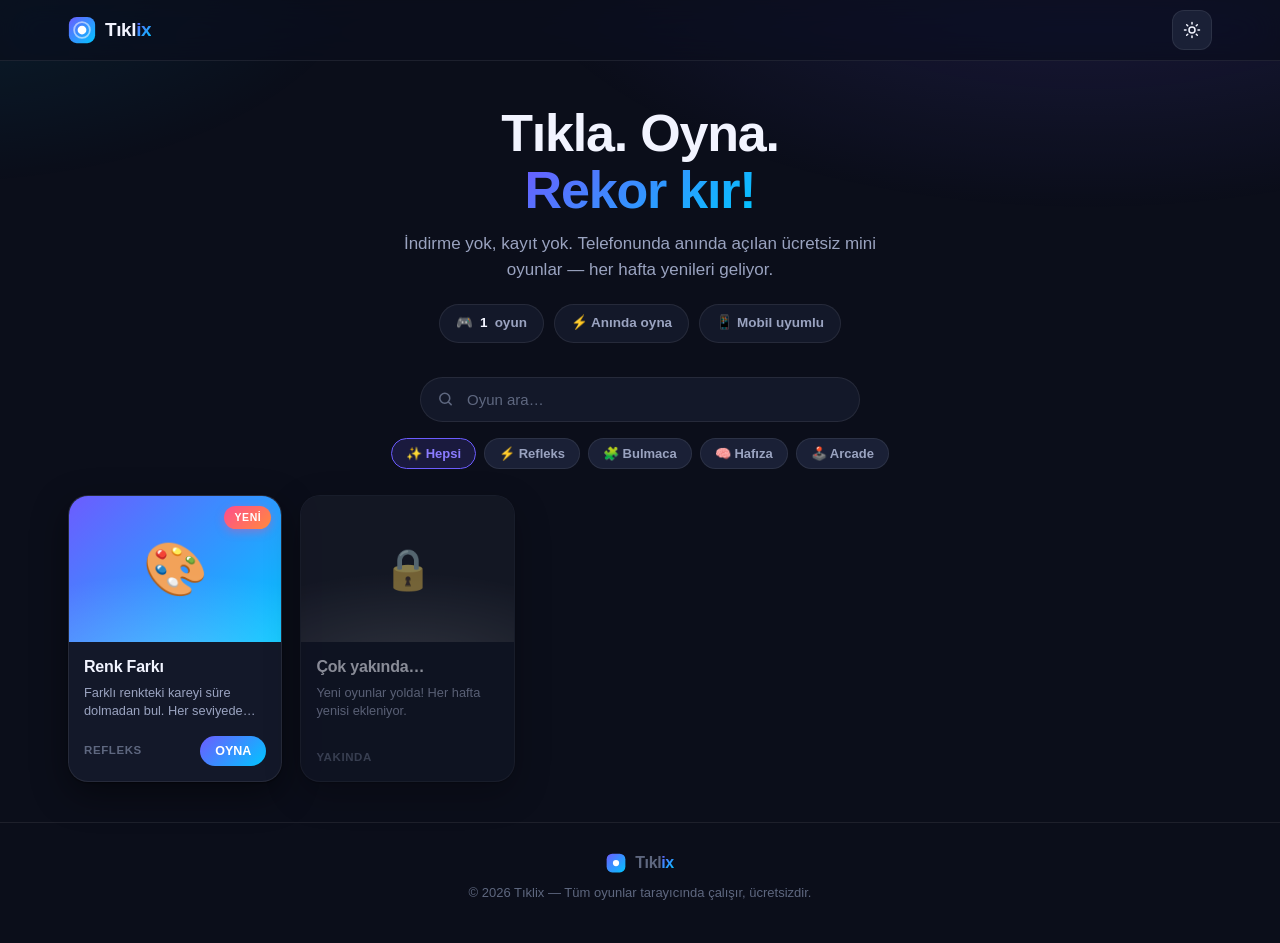
==== index.html @ bb548228 "Tıklix oyun portalını ve ilk oyun Renk Farkı'nı ekle - Ana sayfa: oyun ızgarası, kategori filtreleri" ====
<!DOCTYPE html>
<html lang="tr" data-theme="dark">
<head>
<meta charset="UTF-8">
<meta name="viewport" content="width=device-width, initial-scale=1, viewport-fit=cover">
<title>Tıklix — Ücretsiz Mobil Oyunlar: Tıkla, Oyna, Rekor Kır!</title>
<meta name="description" content="Tıklix'te onlarca ücretsiz mobil oyun: refleks, bulmaca, hafıza ve arcade. İndirme yok, kayıt yok — tıkla ve hemen oyna!">
<meta name="keywords" content="ücretsiz oyun, mobil oyun, tarayıcı oyunu, refleks oyunu, bulmaca, html5 oyun, tıklix">
<meta name="robots" content="index,follow">
<meta name="author" content="Tıklix">
<meta name="theme-color" content="#0B0E1A">
<meta name="apple-mobile-web-app-capable" content="yes">
<meta name="apple-mobile-web-app-title" content="Tıklix">
<meta name="mobile-web-app-capable" content="yes">
<link rel="canonical" href="https://tiklix.com/">
<!-- Open Graph -->
<meta property="og:type" content="website">
<meta property="og:site_name" content="Tıklix">
<meta property="og:title" content="Tıklix — Tıkla, Oyna, Rekor Kır!">
<meta property="og:description" content="Onlarca ücretsiz mobil oyun. İndirme yok, kayıt yok — hemen oyna!">
<meta property="og:url" content="https://tiklix.com/">
<meta property="og:locale" content="tr_TR">
<meta name="twitter:card" content="summary">
<link rel="manifest" href="manifest.webmanifest">
<link rel="icon" href="data:image/svg+xml,%3Csvg xmlns='http://www.w3.org/2000/svg' viewBox='0 0 32 32'%3E%3Cdefs%3E%3ClinearGradient id='g' x1='0' y1='0' x2='1' y2='1'%3E%3Cstop offset='0' stop-color='%236C5CFF'/%3E%3Cstop offset='1' stop-color='%2300C6FF'/%3E%3C/linearGradient%3E%3C/defs%3E%3Crect x='1' y='1' width='30' height='30' rx='9' fill='url(%23g)'/%3E%3Ccircle cx='16' cy='16' r='5' fill='white'/%3E%3Ccircle cx='16' cy='16' r='9' fill='none' stroke='white' stroke-width='2' opacity='.55'/%3E%3C/svg%3E">
<link rel="stylesheet" href="assets/theme.css">
<script type="application/ld+json">
{"@context":"https://schema.org","@type":"WebSite","name":"Tıklix","url":"https://tiklix.com/","description":"Ücretsiz mobil tarayıcı oyunları","inLanguage":"tr"}
</script>
<style>
/* --- Hero --- */
.hero{max-width:var(--maxw);margin:0 auto;padding:44px 18px 8px;text-align:center}
.hero h1{margin:0 0 12px;font-size:clamp(30px,6vw,52px);font-weight:800;letter-spacing:-1.2px;line-height:1.1}
.hero h1 b{background:var(--grad);-webkit-background-clip:text;background-clip:text;color:transparent}
.hero p{margin:0 auto;max-width:520px;color:var(--text-dim);font-size:clamp(15px,2.5vw,17px)}
.hero-stats{display:flex;justify-content:center;gap:10px;margin-top:22px;flex-wrap:wrap}
.stat{display:inline-flex;align-items:center;gap:7px;padding:8px 16px;border-radius:999px;
  background:var(--bg-elev);border:1px solid var(--hair);font-size:13.5px;font-weight:600;color:var(--text-dim)}
.stat b{color:var(--text)}

/* --- Kategoriler + arama --- */
.toolbar{max-width:var(--maxw);margin:0 auto;padding:26px 18px 4px;display:flex;flex-direction:column;gap:14px}
.search{position:relative;max-width:440px;width:100%;margin:0 auto}
.search input{width:100%;padding:13px 18px 13px 46px;border-radius:999px;border:1px solid var(--hair);
  background:var(--bg-elev);color:var(--text);font-size:15px;outline:none;transition:border-color .15s,box-shadow .15s}
.search input:focus{border-color:var(--accent);box-shadow:0 0 0 3px var(--accent-soft)}
.search input::placeholder{color:var(--text-faint)}
.search svg{position:absolute;left:17px;top:50%;transform:translateY(-50%);color:var(--text-faint);pointer-events:none}
.cats{display:flex;gap:8px;overflow-x:auto;padding:2px 2px 8px;scrollbar-width:none;justify-content:safe center}
.cats::-webkit-scrollbar{display:none}

/* --- Oyun ızgarası --- */
.grid{max-width:var(--maxw);margin:0 auto;padding:14px 18px 40px;display:grid;gap:16px;
  grid-template-columns:repeat(auto-fill,minmax(160px,1fr))}
@media(min-width:640px){.grid{grid-template-columns:repeat(auto-fill,minmax(210px,1fr));gap:18px}}
.game-card{position:relative;display:flex;flex-direction:column;border-radius:var(--r);overflow:hidden;
  background:var(--bg-elev);border:1px solid var(--hair);box-shadow:var(--shadow);
  transition:transform .18s,box-shadow .18s,border-color .18s;-webkit-tap-highlight-color:transparent}
.game-card:hover{transform:translateY(-4px);box-shadow:var(--shadow-lg);border-color:var(--hair-strong)}
.game-card:active{transform:scale(.97)}
.game-art{aspect-ratio:16/11;display:flex;align-items:center;justify-content:center;font-size:52px;position:relative}
.game-art::after{content:"";position:absolute;inset:0;background:radial-gradient(320px 140px at 50% 120%,rgba(255,255,255,.22),transparent 70%)}
.game-body{padding:13px 15px 15px;display:flex;flex-direction:column;gap:5px;flex:1}
.game-title{font-weight:800;font-size:16px;letter-spacing:-.2px}
.game-desc{font-size:12.8px;color:var(--text-dim);line-height:1.45;display:-webkit-box;
  -webkit-line-clamp:2;-webkit-box-orient:vertical;overflow:hidden}
.game-meta{margin-top:auto;padding-top:10px;display:flex;align-items:center;justify-content:space-between}
.game-cat{font-size:11.5px;font-weight:700;text-transform:uppercase;letter-spacing:.6px;color:var(--text-faint)}
.play-pill{font-size:12.5px;font-weight:800;color:#fff;background:var(--grad);padding:6px 15px;border-radius:999px}
.badge-new{position:absolute;top:10px;right:10px;z-index:1;font-size:10.5px;font-weight:800;letter-spacing:.6px;
  background:var(--grad-hot);color:#fff;padding:4px 10px;border-radius:999px;box-shadow:0 3px 10px rgba(255,77,141,.4)}
.soon-card{opacity:.55;pointer-events:none}
.soon-card .game-art{background:var(--bg-sunken);font-size:40px;filter:grayscale(.4)}
.empty{grid-column:1/-1;text-align:center;padding:60px 20px;color:var(--text-dim)}
.empty span{font-size:44px;display:block;margin-bottom:12px}

/* --- Footer --- */
footer{border-top:1px solid var(--hair);padding:28px 18px 40px;text-align:center;color:var(--text-faint);font-size:13px}
footer .logo{justify-content:center;margin-bottom:8px;font-size:16px}
</style>
</head>
<body>

<header class="bar">
  <div class="bar-in">
    <a class="logo" href="./" aria-label="Tıklix ana sayfa">
      <svg width="28" height="28" viewBox="0 0 32 32" aria-hidden="true">
        <defs><linearGradient id="lg" x1="0" y1="0" x2="1" y2="1">
          <stop offset="0" stop-color="#6C5CFF"/><stop offset="1" stop-color="#00C6FF"/>
        </linearGradient></defs>
        <rect x="1" y="1" width="30" height="30" rx="9" fill="url(#lg)"/>
        <circle cx="16" cy="16" r="5" fill="#fff"/>
        <circle cx="16" cy="16" r="9" fill="none" stroke="#fff" stroke-width="2" opacity=".55"/>
      </svg>
      <span>Tıkl<b>ix</b></span>
    </a>
    <div style="flex:1"></div>
    <button class="icon-btn" id="themeBtn" aria-label="Tema değiştir" title="Tema değiştir">
      <svg id="themeIcon" width="18" height="18" viewBox="0 0 24 24" fill="none" stroke="currentColor" stroke-width="2" stroke-linecap="round"><circle cx="12" cy="12" r="4"/><path d="M12 2v2m0 16v2M4.9 4.9l1.4 1.4m11.4 11.4 1.4 1.4M2 12h2m16 0h2M4.9 19.1l1.4-1.4M17.7 6.3l1.4-1.4"/></svg>
    </button>
  </div>
</header>

<section class="hero">
  <h1>Tıkla. Oyna.<br><b>Rekor kır!</b></h1>
  <p>İndirme yok, kayıt yok. Telefonunda anında açılan ücretsiz mini oyunlar — her hafta yenileri geliyor.</p>
  <div class="hero-stats">
    <span class="stat">🎮 <b id="gameCount">1</b> oyun</span>
    <span class="stat">⚡ Anında oyna</span>
    <span class="stat">📱 Mobil uyumlu</span>
  </div>
</section>

<div class="toolbar">
  <div class="search">
    <svg width="17" height="17" viewBox="0 0 24 24" fill="none" stroke="currentColor" stroke-width="2.2" stroke-linecap="round"><circle cx="11" cy="11" r="7"/><path d="m20 20-3.5-3.5"/></svg>
    <input id="searchInput" type="search" placeholder="Oyun ara…" autocomplete="off">
  </div>
  <div class="cats" id="cats" role="tablist" aria-label="Kategoriler"></div>
</div>

<main class="grid" id="grid" aria-live="polite"></main>

<footer>
  <div class="logo">
    <svg width="20" height="20" viewBox="0 0 32 32" aria-hidden="true">
      <rect x="1" y="1" width="30" height="30" rx="9" fill="url(#lg)"/>
      <circle cx="16" cy="16" r="5" fill="#fff"/>
    </svg>
    <span>Tıkl<b>ix</b></span>
  </div>
  <div>© <span id="year"></span> Tıklix — Tüm oyunlar tarayıcında çalışır, ücretsizdir.</div>
</footer>

<script src="games/data.js"></script>
<script>
(function(){
  "use strict";
  var GAMES = window.TIKLIX_GAMES || [];
  var CATS = window.TIKLIX_CATEGORIES || [];
  var state = { cat: "hepsi", q: "" };

  /* --- Tema --- */
  var root = document.documentElement;
  var saved = null;
  try { saved = localStorage.getItem("tiklix-theme"); } catch(e){}
  if (saved) root.setAttribute("data-theme", saved);
  document.getElementById("themeBtn").addEventListener("click", function(){
    var next = root.getAttribute("data-theme") === "dark" ? "light" : "dark";
    root.setAttribute("data-theme", next);
    try { localStorage.setItem("tiklix-theme", next); } catch(e){}
  });

  /* --- Kategoriler --- */
  var catsEl = document.getElementById("cats");
  CATS.forEach(function(c){
    var b = document.createElement("button");
    b.className = "chip" + (c.id === state.cat ? " on" : "");
    b.setAttribute("role","tab");
    b.dataset.cat = c.id;
    b.textContent = c.emoji + " " + c.label;
    b.addEventListener("click", function(){
      state.cat = c.id;
      catsEl.querySelectorAll(".chip").forEach(function(x){ x.classList.toggle("on", x.dataset.cat === c.id); });
      render();
    });
    catsEl.appendChild(b);
  });

  /* --- Arama --- */
  document.getElementById("searchInput").addEventListener("input", function(e){
    state.q = e.target.value.trim().toLocaleLowerCase("tr");
    render();
  });

  /* --- Izgara --- */
  var grid = document.getElementById("grid");
  function render(){
    var list = GAMES.filter(function(g){
      if (state.cat !== "hepsi" && g.category !== state.cat) return false;
      if (state.q && (g.title + " " + g.desc).toLocaleLowerCase("tr").indexOf(state.q) === -1) return false;
      return true;
    });
    grid.innerHTML = "";
    list.forEach(function(g){
      var a = document.createElement("a");
      a.className = "game-card";
      a.href = "games/" + g.id + "/";
      a.innerHTML =
        (g.isNew ? '<span class="badge-new">YENİ</span>' : "") +
        '<div class="game-art" style="background:' + g.gradient + '">' + g.emoji + '</div>' +
        '<div class="game-body">' +
          '<div class="game-title"></div>' +
          '<div class="game-desc"></div>' +
          '<div class="game-meta"><span class="game-cat"></span><span class="play-pill">OYNA</span></div>' +
        '</div>';
      a.querySelector(".game-title").textContent = g.title;
      a.querySelector(".game-desc").textContent = g.desc;
      var cat = CATS.find(function(c){ return c.id === g.category; });
      a.querySelector(".game-cat").textContent = cat ? cat.label : g.category;
      grid.appendChild(a);
    });
    if (!state.q && state.cat === "hepsi") {
      var soon = document.createElement("div");
      soon.className = "game-card soon-card";
      soon.innerHTML =
        '<div class="game-art">🔒</div>' +
        '<div class="game-body">' +
          '<div class="game-title">Çok yakında…</div>' +
          '<div class="game-desc">Yeni oyunlar yolda! Her hafta yenisi ekleniyor.</div>' +
          '<div class="game-meta"><span class="game-cat">Yakında</span></div>' +
        '</div>';
      grid.appendChild(soon);
    }
    if (!list.length && (state.q || state.cat !== "hepsi")) {
      grid.innerHTML = '<div class="empty"><span>🔍</span>Aradığın oyun bulunamadı.<br>Farklı bir kategori veya kelime dene.</div>';
    }
  }

  document.getElementById("gameCount").textContent = GAMES.length;
  document.getElementById("year").textContent = new Date().getFullYear();
  render();
})();
</script>
</body>
</html>
---- assets/theme.css ----
/* ============================================================
   Tıklix — Ortak Tasarım Sistemi
   Tüm sayfalar ve oyunlar bu dosyayı kullanır.
   ============================================================ */
:root{
  --bg:#0B0E1A; --bg-elev:#131829; --bg-sunken:#1A2036; --bg-hover:#212842;
  --text:#F2F4FF; --text-dim:#9AA3C0; --text-faint:#5E677F;
  --hair:rgba(255,255,255,.08); --hair-strong:rgba(255,255,255,.16);
  --accent:#6C5CFF; --accent-2:#8B7CFF; --accent-soft:rgba(108,92,255,.16);
  --mint:#00E5A8; --mint-soft:rgba(0,229,168,.14);
  --pink:#FF4D8D; --pink-soft:rgba(255,77,141,.14);
  --gold:#FFC53D; --gold-soft:rgba(255,197,61,.14);
  --grad:linear-gradient(135deg,#6C5CFF 0%,#00C6FF 100%);
  --grad-hot:linear-gradient(135deg,#FF4D8D,#FF8A3D);
  --amb1:rgba(108,92,255,.18); --amb2:rgba(0,198,255,.10);
  --shadow:0 1px 2px rgba(0,0,0,.5),0 12px 36px rgba(0,0,0,.45);
  --shadow-lg:0 24px 70px rgba(0,0,0,.65),0 6px 16px rgba(0,0,0,.5);
  --r:20px; --r-sm:14px; --r-xs:10px;
  --sans:-apple-system,BlinkMacSystemFont,"Segoe UI",Roboto,"Helvetica Neue",Arial,sans-serif;
  --maxw:1180px; --bar-h:60px;
}
[data-theme="light"]{
  --bg:#F5F6FB; --bg-elev:#FFFFFF; --bg-sunken:#EBEDF5; --bg-hover:#E2E5F0;
  --text:#14172A; --text-dim:#585F7A; --text-faint:#9AA0B8;
  --hair:rgba(20,23,42,.09); --hair-strong:rgba(20,23,42,.16);
  --accent:#5646E8; --accent-2:#6C5CFF; --accent-soft:rgba(86,70,232,.10);
  --mint:#00A87B; --mint-soft:rgba(0,168,123,.10);
  --pink:#E93A78; --pink-soft:rgba(233,58,120,.10);
  --gold:#B77E00; --gold-soft:rgba(255,197,61,.18);
  --amb1:rgba(86,70,232,.08); --amb2:rgba(0,198,255,.06);
  --shadow:0 1px 2px rgba(20,23,50,.05),0 10px 30px rgba(20,23,50,.08);
  --shadow-lg:0 18px 56px rgba(20,23,50,.16),0 4px 12px rgba(20,23,50,.1);
}
*{box-sizing:border-box}
html{-webkit-text-size-adjust:100%}
body{margin:0;background:var(--bg);color:var(--text);font-family:var(--sans);
  font-size:15px;line-height:1.5;-webkit-font-smoothing:antialiased;
  text-rendering:optimizeLegibility;overflow-x:hidden;transition:background .3s,color .3s}
body::before{content:"";position:fixed;inset:0;z-index:-1;pointer-events:none;
  background:radial-gradient(1000px 500px at 85% -10%,var(--amb1),transparent 60%),
             radial-gradient(800px 420px at -5% -5%,var(--amb2),transparent 55%)}
button{font-family:inherit;cursor:pointer;color:inherit;border:none;background:none}
input{font-family:inherit}
a{color:inherit;text-decoration:none}
::selection{background:var(--accent-soft)}
.hidden{display:none!important}

/* --- Üst bar --- */
.bar{position:sticky;top:0;z-index:50;border-bottom:1px solid var(--hair);
  background:color-mix(in srgb,var(--bg) 74%,transparent);
  backdrop-filter:saturate(180%) blur(20px);-webkit-backdrop-filter:saturate(180%) blur(20px)}
.bar-in{max-width:var(--maxw);margin:0 auto;height:var(--bar-h);padding:0 18px;
  display:flex;align-items:center;gap:12px}
.logo{display:flex;align-items:center;gap:9px;font-weight:800;font-size:19px;letter-spacing:-.4px;flex-shrink:0}
.logo svg{display:block}
.logo b{background:var(--grad);-webkit-background-clip:text;background-clip:text;color:transparent}

/* --- Butonlar --- */
.btn{display:inline-flex;align-items:center;justify-content:center;gap:8px;
  font-weight:700;font-size:15px;padding:12px 22px;border-radius:999px;
  transition:transform .15s,box-shadow .15s,background .15s;user-select:none;-webkit-user-select:none;
  -webkit-tap-highlight-color:transparent}
.btn:active{transform:scale(.96)}
.btn-primary{background:var(--grad);color:#fff;box-shadow:0 6px 20px rgba(108,92,255,.35)}
.btn-primary:hover{box-shadow:0 8px 26px rgba(108,92,255,.5)}
.btn-ghost{background:var(--bg-sunken);border:1px solid var(--hair)}
.btn-ghost:hover{background:var(--bg-hover)}
.icon-btn{width:40px;height:40px;border-radius:12px;display:inline-flex;align-items:center;
  justify-content:center;background:var(--bg-sunken);border:1px solid var(--hair);
  transition:background .15s,transform .15s;-webkit-tap-highlight-color:transparent}
.icon-btn:hover{background:var(--bg-hover)}
.icon-btn:active{transform:scale(.92)}

/* --- Kart --- */
.card{background:var(--bg-elev);border:1px solid var(--hair);border-radius:var(--r);box-shadow:var(--shadow)}

/* --- Rozet --- */
.chip{display:inline-flex;align-items:center;gap:6px;padding:7px 14px;border-radius:999px;
  font-size:13px;font-weight:600;background:var(--bg-sunken);border:1px solid var(--hair);
  color:var(--text-dim);transition:all .15s;white-space:nowrap;-webkit-tap-highlight-color:transparent}
.chip:hover{background:var(--bg-hover);color:var(--text)}
.chip.on{background:var(--accent-soft);border-color:var(--accent);color:var(--accent-2)}

@media (prefers-reduced-motion:reduce){
  *,*::before,*::after{animation-duration:.01ms!important;transition-duration:.01ms!important}
}
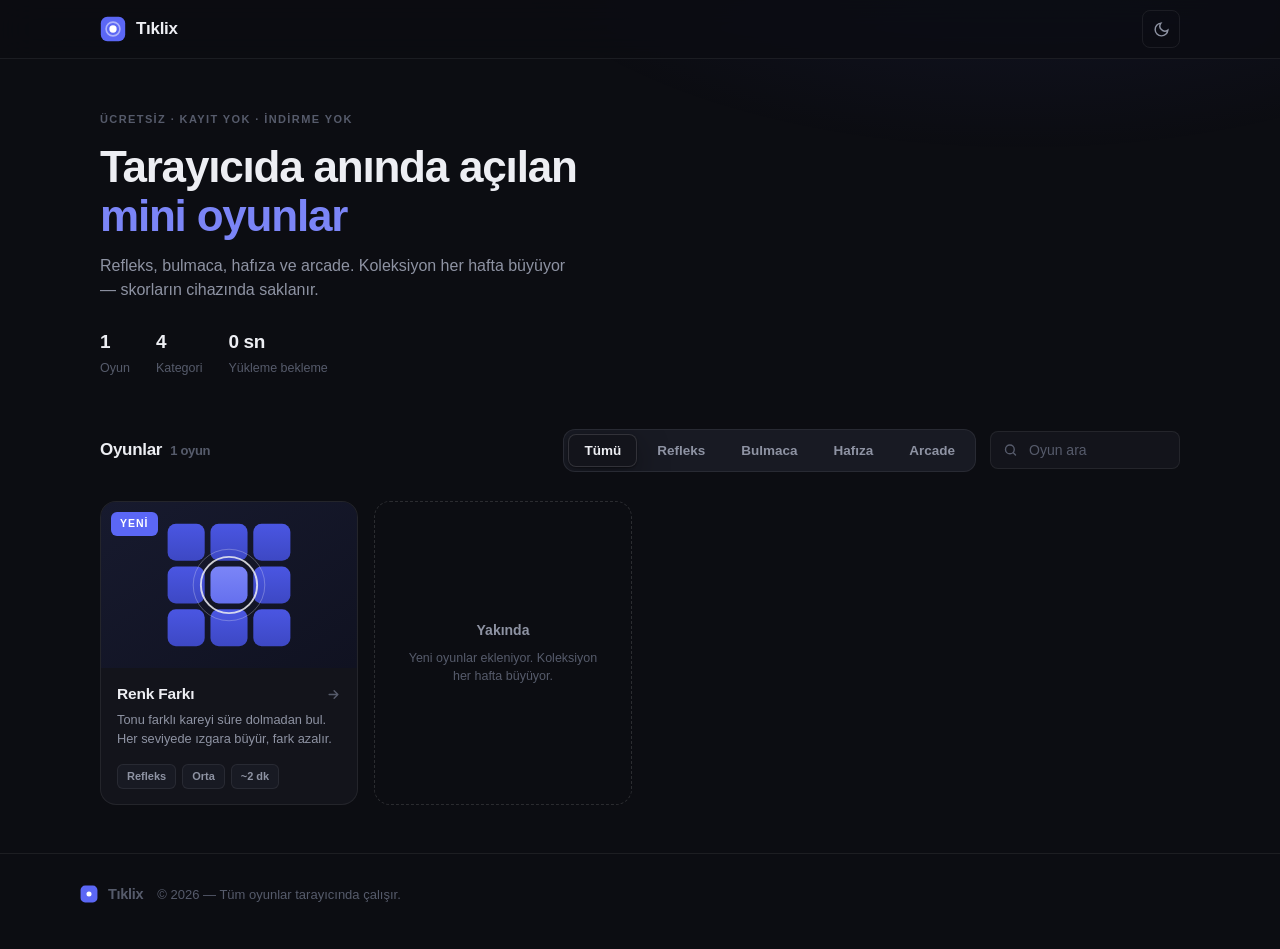
==== commit bc656a13: "Arayüzü olgunlaştır ve mimariyi modüler yapıya geçir - Her oyun kendi klasöründe: index.html + game." ====
--- a/index.html
+++ b/index.html
@@ -3,80 +3,108 @@
 <head>
 <meta charset="UTF-8">
 <meta name="viewport" content="width=device-width, initial-scale=1, viewport-fit=cover">
-<title>Tıklix — Ücretsiz Mobil Oyunlar: Tıkla, Oyna, Rekor Kır!</title>
-<meta name="description" content="Tıklix'te onlarca ücretsiz mobil oyun: refleks, bulmaca, hafıza ve arcade. İndirme yok, kayıt yok — tıkla ve hemen oyna!">
+<title>Tıklix — Tarayıcıda Anında Açılan Mini Oyunlar</title>
+<meta name="description" content="Tıklix: indirme ve kayıt gerektirmeyen, tarayıcıda anında açılan mini oyunlar. Refleks, bulmaca, hafıza ve arcade kategorilerinde sürekli büyüyen koleksiyon.">
 <meta name="keywords" content="ücretsiz oyun, mobil oyun, tarayıcı oyunu, refleks oyunu, bulmaca, html5 oyun, tıklix">
 <meta name="robots" content="index,follow">
 <meta name="author" content="Tıklix">
-<meta name="theme-color" content="#0B0E1A">
+<meta name="theme-color" content="#0C0D12">
 <meta name="apple-mobile-web-app-capable" content="yes">
 <meta name="apple-mobile-web-app-title" content="Tıklix">
 <meta name="mobile-web-app-capable" content="yes">
 <link rel="canonical" href="https://tiklix.com/">
-<!-- Open Graph -->
 <meta property="og:type" content="website">
 <meta property="og:site_name" content="Tıklix">
-<meta property="og:title" content="Tıklix — Tıkla, Oyna, Rekor Kır!">
-<meta property="og:description" content="Onlarca ücretsiz mobil oyun. İndirme yok, kayıt yok — hemen oyna!">
+<meta property="og:title" content="Tıklix — Tarayıcıda Anında Açılan Mini Oyunlar">
+<meta property="og:description" content="İndirme ve kayıt yok. Refleks, bulmaca, hafıza ve arcade oyunları — anında oyna.">
 <meta property="og:url" content="https://tiklix.com/">
 <meta property="og:locale" content="tr_TR">
 <meta name="twitter:card" content="summary">
 <link rel="manifest" href="manifest.webmanifest">
-<link rel="icon" href="data:image/svg+xml,%3Csvg xmlns='http://www.w3.org/2000/svg' viewBox='0 0 32 32'%3E%3Cdefs%3E%3ClinearGradient id='g' x1='0' y1='0' x2='1' y2='1'%3E%3Cstop offset='0' stop-color='%236C5CFF'/%3E%3Cstop offset='1' stop-color='%2300C6FF'/%3E%3C/linearGradient%3E%3C/defs%3E%3Crect x='1' y='1' width='30' height='30' rx='9' fill='url(%23g)'/%3E%3Ccircle cx='16' cy='16' r='5' fill='white'/%3E%3Ccircle cx='16' cy='16' r='9' fill='none' stroke='white' stroke-width='2' opacity='.55'/%3E%3C/svg%3E">
+<link rel="icon" href="data:image/svg+xml,%3Csvg xmlns='http://www.w3.org/2000/svg' viewBox='0 0 32 32'%3E%3Crect x='1' y='1' width='30' height='30' rx='8' fill='%235B67F5'/%3E%3Ccircle cx='16' cy='16' r='4.5' fill='white'/%3E%3Ccircle cx='16' cy='16' r='8.5' fill='none' stroke='white' stroke-width='2' opacity='.5'/%3E%3C/svg%3E">
 <link rel="stylesheet" href="assets/theme.css">
 <script type="application/ld+json">
-{"@context":"https://schema.org","@type":"WebSite","name":"Tıklix","url":"https://tiklix.com/","description":"Ücretsiz mobil tarayıcı oyunları","inLanguage":"tr"}
+{"@context":"https://schema.org","@type":"WebSite","name":"Tıklix","url":"https://tiklix.com/","description":"Tarayıcıda anında açılan mini oyunlar","inLanguage":"tr"}
 </script>
 <style>
 /* --- Hero --- */
-.hero{max-width:var(--maxw);margin:0 auto;padding:44px 18px 8px;text-align:center}
-.hero h1{margin:0 0 12px;font-size:clamp(30px,6vw,52px);font-weight:800;letter-spacing:-1.2px;line-height:1.1}
-.hero h1 b{background:var(--grad);-webkit-background-clip:text;background-clip:text;color:transparent}
-.hero p{margin:0 auto;max-width:520px;color:var(--text-dim);font-size:clamp(15px,2.5vw,17px)}
-.hero-stats{display:flex;justify-content:center;gap:10px;margin-top:22px;flex-wrap:wrap}
-.stat{display:inline-flex;align-items:center;gap:7px;padding:8px 16px;border-radius:999px;
-  background:var(--bg-elev);border:1px solid var(--hair);font-size:13.5px;font-weight:600;color:var(--text-dim)}
-.stat b{color:var(--text)}
-
-/* --- Kategoriler + arama --- */
-.toolbar{max-width:var(--maxw);margin:0 auto;padding:26px 18px 4px;display:flex;flex-direction:column;gap:14px}
-.search{position:relative;max-width:440px;width:100%;margin:0 auto}
-.search input{width:100%;padding:13px 18px 13px 46px;border-radius:999px;border:1px solid var(--hair);
-  background:var(--bg-elev);color:var(--text);font-size:15px;outline:none;transition:border-color .15s,box-shadow .15s}
-.search input:focus{border-color:var(--accent);box-shadow:0 0 0 3px var(--accent-soft)}
+.hero{max-width:var(--maxw);margin:0 auto;padding:52px 20px 12px}
+.hero .eyebrow{margin-bottom:14px}
+.hero h1{margin:0 0 14px;font-size:clamp(28px,5vw,44px);font-weight:700;
+  letter-spacing:-1.2px;line-height:1.12;max-width:560px}
+.hero h1 em{font-style:normal;color:var(--accent-2)}
+.hero p{margin:0;max-width:480px;color:var(--text-dim);font-size:clamp(14.5px,2.2vw,16px)}
+.hero-meta{display:flex;gap:26px;margin-top:26px;flex-wrap:wrap}
+.hm{display:flex;flex-direction:column;gap:2px}
+.hm b{font-size:19px;font-weight:700;letter-spacing:-.4px}
+.hm span{font-size:12.5px;color:var(--text-faint)}
+
+/* --- Araç çubuğu --- */
+.toolbar{max-width:var(--maxw);margin:0 auto;padding:34px 20px 6px;
+  display:flex;align-items:center;gap:14px;flex-wrap:wrap}
+.section-title{font-size:17px;font-weight:700;letter-spacing:-.3px;margin-right:auto}
+.section-title small{color:var(--text-faint);font-weight:600;margin-left:8px;font-size:13px}
+.cats{display:flex;gap:4px;overflow-x:auto;scrollbar-width:none;
+  background:var(--bg-sunken);border:1px solid var(--hair);border-radius:calc(var(--r-xs) + 4px);padding:4px}
+.cats::-webkit-scrollbar{display:none}
+.search{position:relative;flex-shrink:0}
+.search input{width:190px;padding:10px 14px 10px 38px;border-radius:var(--r-xs);
+  border:1px solid var(--hair);background:var(--bg-elev);color:var(--text);
+  font-size:14px;outline:none;transition:border-color .15s,width .2s}
+.search input:focus{border-color:var(--accent);width:230px}
 .search input::placeholder{color:var(--text-faint)}
-.search svg{position:absolute;left:17px;top:50%;transform:translateY(-50%);color:var(--text-faint);pointer-events:none}
-.cats{display:flex;gap:8px;overflow-x:auto;padding:2px 2px 8px;scrollbar-width:none;justify-content:safe center}
-.cats::-webkit-scrollbar{display:none}
+.search svg{position:absolute;left:13px;top:50%;transform:translateY(-50%);color:var(--text-faint);pointer-events:none}
+@media(max-width:640px){
+  .toolbar{flex-direction:column;align-items:stretch}
+  .section-title{margin-right:0}
+  .search input,.search input:focus{width:100%}
+}
 
 /* --- Oyun ızgarası --- */
-.grid{max-width:var(--maxw);margin:0 auto;padding:14px 18px 40px;display:grid;gap:16px;
-  grid-template-columns:repeat(auto-fill,minmax(160px,1fr))}
-@media(min-width:640px){.grid{grid-template-columns:repeat(auto-fill,minmax(210px,1fr));gap:18px}}
-.game-card{position:relative;display:flex;flex-direction:column;border-radius:var(--r);overflow:hidden;
-  background:var(--bg-elev);border:1px solid var(--hair);box-shadow:var(--shadow);
-  transition:transform .18s,box-shadow .18s,border-color .18s;-webkit-tap-highlight-color:transparent}
-.game-card:hover{transform:translateY(-4px);box-shadow:var(--shadow-lg);border-color:var(--hair-strong)}
-.game-card:active{transform:scale(.97)}
-.game-art{aspect-ratio:16/11;display:flex;align-items:center;justify-content:center;font-size:52px;position:relative}
-.game-art::after{content:"";position:absolute;inset:0;background:radial-gradient(320px 140px at 50% 120%,rgba(255,255,255,.22),transparent 70%)}
-.game-body{padding:13px 15px 15px;display:flex;flex-direction:column;gap:5px;flex:1}
-.game-title{font-weight:800;font-size:16px;letter-spacing:-.2px}
-.game-desc{font-size:12.8px;color:var(--text-dim);line-height:1.45;display:-webkit-box;
+.grid{max-width:var(--maxw);margin:0 auto;padding:18px 20px 48px;display:grid;gap:16px;
+  grid-template-columns:repeat(auto-fill,minmax(250px,1fr))}
+@media(max-width:560px){.grid{grid-template-columns:1fr 1fr;gap:12px}}
+.game-card{position:relative;display:flex;flex-direction:column;border-radius:var(--r);
+  overflow:hidden;background:var(--bg-elev);border:1px solid var(--hair);
+  transition:transform .16s,box-shadow .16s,border-color .16s;-webkit-tap-highlight-color:transparent}
+.game-card:hover{transform:translateY(-3px);box-shadow:var(--shadow-lg);border-color:var(--hair-strong)}
+.game-card:active{transform:scale(.98)}
+.game-thumb{aspect-ratio:20/13;background:var(--bg-sunken);position:relative}
+.game-thumb img{width:100%;height:100%;object-fit:cover;display:block}
+.badge{position:absolute;top:10px;left:10px;font-size:10.5px;font-weight:700;
+  letter-spacing:1px;text-transform:uppercase;color:#fff;background:var(--accent);
+  padding:4px 9px;border-radius:6px}
+.game-body{padding:14px 16px 15px;display:flex;flex-direction:column;gap:4px;flex:1}
+.game-title{font-weight:700;font-size:15.5px;letter-spacing:-.2px;display:flex;align-items:center;gap:8px}
+.game-title svg{margin-left:auto;color:var(--text-faint);flex-shrink:0;
+  transition:transform .16s,color .16s}
+.game-card:hover .game-title svg{transform:translateX(3px);color:var(--accent-2)}
+.game-desc{font-size:12.8px;color:var(--text-dim);line-height:1.5;display:-webkit-box;
   -webkit-line-clamp:2;-webkit-box-orient:vertical;overflow:hidden}
-.game-meta{margin-top:auto;padding-top:10px;display:flex;align-items:center;justify-content:space-between}
-.game-cat{font-size:11.5px;font-weight:700;text-transform:uppercase;letter-spacing:.6px;color:var(--text-faint)}
-.play-pill{font-size:12.5px;font-weight:800;color:#fff;background:var(--grad);padding:6px 15px;border-radius:999px}
-.badge-new{position:absolute;top:10px;right:10px;z-index:1;font-size:10.5px;font-weight:800;letter-spacing:.6px;
-  background:var(--grad-hot);color:#fff;padding:4px 10px;border-radius:999px;box-shadow:0 3px 10px rgba(255,77,141,.4)}
-.soon-card{opacity:.55;pointer-events:none}
-.soon-card .game-art{background:var(--bg-sunken);font-size:40px;filter:grayscale(.4)}
-.empty{grid-column:1/-1;text-align:center;padding:60px 20px;color:var(--text-dim)}
-.empty span{font-size:44px;display:block;margin-bottom:12px}
+.game-meta{margin-top:auto;padding-top:12px;display:flex;gap:6px;flex-wrap:wrap}
+.tag{font-size:11px;font-weight:600;color:var(--text-dim);background:var(--bg-sunken);
+  border:1px solid var(--hair);padding:3px 9px;border-radius:6px}
+@media(max-width:560px){
+  .game-desc{display:none}
+  .game-body{padding:11px 12px 12px}
+  .game-title{font-size:14px}
+}
+
+/* --- Yakında kartı --- */
+.soon-card{border-style:dashed;border-color:var(--hair-strong);background:transparent;
+  align-items:center;justify-content:center;display:flex;flex-direction:column;
+  gap:8px;min-height:180px;color:var(--text-faint);text-align:center;padding:20px}
+.soon-card b{color:var(--text-dim);font-size:14px;font-weight:600}
+.soon-card span{font-size:12.5px;max-width:200px;line-height:1.5}
+
+.empty{grid-column:1/-1;text-align:center;padding:70px 20px;color:var(--text-dim)}
+.empty b{display:block;font-size:16px;color:var(--text);margin-bottom:6px}
 
 /* --- Footer --- */
-footer{border-top:1px solid var(--hair);padding:28px 18px 40px;text-align:center;color:var(--text-faint);font-size:13px}
-footer .logo{justify-content:center;margin-bottom:8px;font-size:16px}
+footer{border-top:1px solid var(--hair);padding:30px 20px 44px}
+.foot-in{max-width:var(--maxw);margin:0 auto;display:flex;align-items:center;gap:14px;
+  flex-wrap:wrap;color:var(--text-faint);font-size:13px}
+.foot-in .logo{font-size:14.5px}
 </style>
 </head>
 <body>
@@ -84,54 +112,56 @@
 <header class="bar">
   <div class="bar-in">
     <a class="logo" href="./" aria-label="Tıklix ana sayfa">
-      <svg width="28" height="28" viewBox="0 0 32 32" aria-hidden="true">
-        <defs><linearGradient id="lg" x1="0" y1="0" x2="1" y2="1">
-          <stop offset="0" stop-color="#6C5CFF"/><stop offset="1" stop-color="#00C6FF"/>
-        </linearGradient></defs>
-        <rect x="1" y="1" width="30" height="30" rx="9" fill="url(#lg)"/>
-        <circle cx="16" cy="16" r="5" fill="#fff"/>
-        <circle cx="16" cy="16" r="9" fill="none" stroke="#fff" stroke-width="2" opacity=".55"/>
+      <svg width="26" height="26" viewBox="0 0 32 32" aria-hidden="true">
+        <rect x="1" y="1" width="30" height="30" rx="8" fill="#5B67F5"/>
+        <circle cx="16" cy="16" r="4.5" fill="#fff"/>
+        <circle cx="16" cy="16" r="8.5" fill="none" stroke="#fff" stroke-width="2" opacity=".5"/>
       </svg>
-      <span>Tıkl<b>ix</b></span>
+      <span>Tıklix</span>
     </a>
     <div style="flex:1"></div>
     <button class="icon-btn" id="themeBtn" aria-label="Tema değiştir" title="Tema değiştir">
-      <svg id="themeIcon" width="18" height="18" viewBox="0 0 24 24" fill="none" stroke="currentColor" stroke-width="2" stroke-linecap="round"><circle cx="12" cy="12" r="4"/><path d="M12 2v2m0 16v2M4.9 4.9l1.4 1.4m11.4 11.4 1.4 1.4M2 12h2m16 0h2M4.9 19.1l1.4-1.4M17.7 6.3l1.4-1.4"/></svg>
+      <svg width="17" height="17" viewBox="0 0 24 24" fill="none" stroke="currentColor" stroke-width="2" stroke-linecap="round"><path d="M21 12.8A9 9 0 1 1 11.2 3 7 7 0 0 0 21 12.8z"/></svg>
     </button>
   </div>
 </header>
 
 <section class="hero">
-  <h1>Tıkla. Oyna.<br><b>Rekor kır!</b></h1>
-  <p>İndirme yok, kayıt yok. Telefonunda anında açılan ücretsiz mini oyunlar — her hafta yenileri geliyor.</p>
-  <div class="hero-stats">
-    <span class="stat">🎮 <b id="gameCount">1</b> oyun</span>
-    <span class="stat">⚡ Anında oyna</span>
-    <span class="stat">📱 Mobil uyumlu</span>
+  <div class="eyebrow">Ücretsiz · Kayıt yok · İndirme yok</div>
+  <h1>Tarayıcıda anında açılan <em>mini oyunlar</em></h1>
+  <p>Refleks, bulmaca, hafıza ve arcade. Koleksiyon her hafta büyüyor — skorların cihazında saklanır.</p>
+  <div class="hero-meta">
+    <div class="hm"><b class="num" id="gameCount">1</b><span>Oyun</span></div>
+    <div class="hm"><b>4</b><span>Kategori</span></div>
+    <div class="hm"><b>0 sn</b><span>Yükleme bekleme</span></div>
   </div>
 </section>
 
 <div class="toolbar">
+  <h2 class="section-title">Oyunlar<small id="countSmall"></small></h2>
+  <nav class="cats" id="cats" aria-label="Kategoriler"></nav>
   <div class="search">
-    <svg width="17" height="17" viewBox="0 0 24 24" fill="none" stroke="currentColor" stroke-width="2.2" stroke-linecap="round"><circle cx="11" cy="11" r="7"/><path d="m20 20-3.5-3.5"/></svg>
-    <input id="searchInput" type="search" placeholder="Oyun ara…" autocomplete="off">
-  </div>
-  <div class="cats" id="cats" role="tablist" aria-label="Kategoriler"></div>
+    <svg width="15" height="15" viewBox="0 0 24 24" fill="none" stroke="currentColor" stroke-width="2.2" stroke-linecap="round"><circle cx="11" cy="11" r="7"/><path d="m20 20-3.5-3.5"/></svg>
+    <input id="searchInput" type="search" placeholder="Oyun ara" autocomplete="off">
+  </div>
 </div>
 
 <main class="grid" id="grid" aria-live="polite"></main>
 
 <footer>
-  <div class="logo">
-    <svg width="20" height="20" viewBox="0 0 32 32" aria-hidden="true">
-      <rect x="1" y="1" width="30" height="30" rx="9" fill="url(#lg)"/>
-      <circle cx="16" cy="16" r="5" fill="#fff"/>
-    </svg>
-    <span>Tıkl<b>ix</b></span>
-  </div>
-  <div>© <span id="year"></span> Tıklix — Tüm oyunlar tarayıcında çalışır, ücretsizdir.</div>
+  <div class="foot-in">
+    <span class="logo">
+      <svg width="18" height="18" viewBox="0 0 32 32" aria-hidden="true">
+        <rect x="1" y="1" width="30" height="30" rx="8" fill="#5B67F5"/>
+        <circle cx="16" cy="16" r="4.5" fill="#fff"/>
+      </svg>
+      <span>Tıklix</span>
+    </span>
+    <span>© <span id="year"></span> — Tüm oyunlar tarayıcında çalışır.</span>
+  </div>
 </footer>
 
+<script src="assets/core.js"></script>
 <script src="games/data.js"></script>
 <script>
 (function(){
@@ -140,25 +170,16 @@
   var CATS = window.TIKLIX_CATEGORIES || [];
   var state = { cat: "hepsi", q: "" };
 
-  /* --- Tema --- */
-  var root = document.documentElement;
-  var saved = null;
-  try { saved = localStorage.getItem("tiklix-theme"); } catch(e){}
-  if (saved) root.setAttribute("data-theme", saved);
-  document.getElementById("themeBtn").addEventListener("click", function(){
-    var next = root.getAttribute("data-theme") === "dark" ? "light" : "dark";
-    root.setAttribute("data-theme", next);
-    try { localStorage.setItem("tiklix-theme", next); } catch(e){}
-  });
-
-  /* --- Kategoriler --- */
+  Tiklix.theme.init();
+  document.getElementById("themeBtn").addEventListener("click", Tiklix.theme.toggle);
+
+  /* --- Kategori sekmeleri --- */
   var catsEl = document.getElementById("cats");
   CATS.forEach(function(c){
     var b = document.createElement("button");
     b.className = "chip" + (c.id === state.cat ? " on" : "");
-    b.setAttribute("role","tab");
     b.dataset.cat = c.id;
-    b.textContent = c.emoji + " " + c.label;
+    b.textContent = c.label;
     b.addEventListener("click", function(){
       state.cat = c.id;
       catsEl.querySelectorAll(".chip").forEach(function(x){ x.classList.toggle("on", x.dataset.cat === c.id); });
@@ -175,46 +196,58 @@
 
   /* --- Izgara --- */
   var grid = document.getElementById("grid");
+  var arrow = '<svg width="15" height="15" viewBox="0 0 24 24" fill="none" stroke="currentColor" stroke-width="2.2" stroke-linecap="round" stroke-linejoin="round"><path d="M5 12h14M13 6l6 6-6 6"/></svg>';
+
+  function catLabel(id){
+    var c = CATS.find(function(x){ return x.id === id; });
+    return c ? c.label : id;
+  }
+
   function render(){
     var list = GAMES.filter(function(g){
       if (state.cat !== "hepsi" && g.category !== state.cat) return false;
       if (state.q && (g.title + " " + g.desc).toLocaleLowerCase("tr").indexOf(state.q) === -1) return false;
       return true;
     });
+
     grid.innerHTML = "";
     list.forEach(function(g){
       var a = document.createElement("a");
       a.className = "game-card";
       a.href = "games/" + g.id + "/";
       a.innerHTML =
-        (g.isNew ? '<span class="badge-new">YENİ</span>' : "") +
-        '<div class="game-art" style="background:' + g.gradient + '">' + g.emoji + '</div>' +
+        '<div class="game-thumb">' +
+          (g.isNew ? '<span class="badge">Yeni</span>' : "") +
+          '<img src="games/' + g.id + '/thumb.svg" alt="" loading="lazy">' +
+        '</div>' +
         '<div class="game-body">' +
-          '<div class="game-title"></div>' +
+          '<div class="game-title"><span></span>' + arrow + '</div>' +
           '<div class="game-desc"></div>' +
-          '<div class="game-meta"><span class="game-cat"></span><span class="play-pill">OYNA</span></div>' +
+          '<div class="game-meta"></div>' +
         '</div>';
-      a.querySelector(".game-title").textContent = g.title;
+      a.querySelector(".game-title span").textContent = g.title;
       a.querySelector(".game-desc").textContent = g.desc;
-      var cat = CATS.find(function(c){ return c.id === g.category; });
-      a.querySelector(".game-cat").textContent = cat ? cat.label : g.category;
+      var meta = a.querySelector(".game-meta");
+      [catLabel(g.category), g.difficulty, g.duration].forEach(function(t){
+        if (!t) return;
+        var s = document.createElement("span");
+        s.className = "tag";
+        s.textContent = t;
+        meta.appendChild(s);
+      });
       grid.appendChild(a);
     });
+
     if (!state.q && state.cat === "hepsi") {
       var soon = document.createElement("div");
       soon.className = "game-card soon-card";
-      soon.innerHTML =
-        '<div class="game-art">🔒</div>' +
-        '<div class="game-body">' +
-          '<div class="game-title">Çok yakında…</div>' +
-          '<div class="game-desc">Yeni oyunlar yolda! Her hafta yenisi ekleniyor.</div>' +
-          '<div class="game-meta"><span class="game-cat">Yakında</span></div>' +
-        '</div>';
+      soon.innerHTML = "<b>Yakında</b><span>Yeni oyunlar ekleniyor. Koleksiyon her hafta büyüyor.</span>";
       grid.appendChild(soon);
     }
     if (!list.length && (state.q || state.cat !== "hepsi")) {
-      grid.innerHTML = '<div class="empty"><span>🔍</span>Aradığın oyun bulunamadı.<br>Farklı bir kategori veya kelime dene.</div>';
+      grid.innerHTML = '<div class="empty"><b>Sonuç bulunamadı</b>Farklı bir kategori veya arama terimi deneyin.</div>';
     }
+    document.getElementById("countSmall").textContent = list.length + " oyun";
   }
 
   document.getElementById("gameCount").textContent = GAMES.length;
--- a/assets/theme.css
+++ b/assets/theme.css
@@ -1,85 +1,85 @@
 /* ============================================================
    Tıklix — Ortak Tasarım Sistemi
-   Tüm sayfalar ve oyunlar bu dosyayı kullanır.
+   Tüm sayfalar ve oyunlar bu dosyayı yükler.
    ============================================================ */
 :root{
-  --bg:#0B0E1A; --bg-elev:#131829; --bg-sunken:#1A2036; --bg-hover:#212842;
-  --text:#F2F4FF; --text-dim:#9AA3C0; --text-faint:#5E677F;
-  --hair:rgba(255,255,255,.08); --hair-strong:rgba(255,255,255,.16);
-  --accent:#6C5CFF; --accent-2:#8B7CFF; --accent-soft:rgba(108,92,255,.16);
-  --mint:#00E5A8; --mint-soft:rgba(0,229,168,.14);
-  --pink:#FF4D8D; --pink-soft:rgba(255,77,141,.14);
-  --gold:#FFC53D; --gold-soft:rgba(255,197,61,.14);
-  --grad:linear-gradient(135deg,#6C5CFF 0%,#00C6FF 100%);
-  --grad-hot:linear-gradient(135deg,#FF4D8D,#FF8A3D);
-  --amb1:rgba(108,92,255,.18); --amb2:rgba(0,198,255,.10);
-  --shadow:0 1px 2px rgba(0,0,0,.5),0 12px 36px rgba(0,0,0,.45);
-  --shadow-lg:0 24px 70px rgba(0,0,0,.65),0 6px 16px rgba(0,0,0,.5);
-  --r:20px; --r-sm:14px; --r-xs:10px;
+  --bg:#0C0D12; --bg-elev:#13141B; --bg-sunken:#181A23; --bg-hover:#1E212C;
+  --text:#EDEEF3; --text-dim:#8E93A3; --text-faint:#565B6B;
+  --hair:rgba(255,255,255,.07); --hair-strong:rgba(255,255,255,.13);
+  --accent:#5B67F5; --accent-2:#7B85F7; --accent-soft:rgba(91,103,245,.13);
+  --ok:#3ECF8E; --ok-soft:rgba(62,207,142,.12);
+  --danger:#F0546C; --danger-soft:rgba(240,84,108,.12);
+  --gold:#D9A648; --gold-soft:rgba(217,166,72,.12);
+  --amb:rgba(91,103,245,.10);
+  --shadow:0 1px 2px rgba(0,0,0,.4),0 10px 32px rgba(0,0,0,.35);
+  --shadow-lg:0 20px 60px rgba(0,0,0,.55),0 4px 12px rgba(0,0,0,.4);
+  --r:16px; --r-sm:12px; --r-xs:8px;
   --sans:-apple-system,BlinkMacSystemFont,"Segoe UI",Roboto,"Helvetica Neue",Arial,sans-serif;
-  --maxw:1180px; --bar-h:60px;
+  --maxw:1120px; --bar-h:58px;
 }
 [data-theme="light"]{
-  --bg:#F5F6FB; --bg-elev:#FFFFFF; --bg-sunken:#EBEDF5; --bg-hover:#E2E5F0;
-  --text:#14172A; --text-dim:#585F7A; --text-faint:#9AA0B8;
-  --hair:rgba(20,23,42,.09); --hair-strong:rgba(20,23,42,.16);
-  --accent:#5646E8; --accent-2:#6C5CFF; --accent-soft:rgba(86,70,232,.10);
-  --mint:#00A87B; --mint-soft:rgba(0,168,123,.10);
-  --pink:#E93A78; --pink-soft:rgba(233,58,120,.10);
-  --gold:#B77E00; --gold-soft:rgba(255,197,61,.18);
-  --amb1:rgba(86,70,232,.08); --amb2:rgba(0,198,255,.06);
-  --shadow:0 1px 2px rgba(20,23,50,.05),0 10px 30px rgba(20,23,50,.08);
-  --shadow-lg:0 18px 56px rgba(20,23,50,.16),0 4px 12px rgba(20,23,50,.1);
+  --bg:#F7F7F9; --bg-elev:#FFFFFF; --bg-sunken:#EEEFF3; --bg-hover:#E6E8EE;
+  --text:#191B23; --text-dim:#5D6272; --text-faint:#9CA1B0;
+  --hair:rgba(22,24,35,.08); --hair-strong:rgba(22,24,35,.15);
+  --accent:#4A56E2; --accent-2:#5B67F5; --accent-soft:rgba(74,86,226,.09);
+  --ok:#14915D; --ok-soft:rgba(20,145,93,.10);
+  --danger:#D63D56; --danger-soft:rgba(214,61,86,.09);
+  --gold:#9C7420; --gold-soft:rgba(217,166,72,.15);
+  --amb:rgba(74,86,226,.05);
+  --shadow:0 1px 2px rgba(22,24,50,.04),0 8px 26px rgba(22,24,50,.06);
+  --shadow-lg:0 16px 48px rgba(22,24,50,.14),0 4px 10px rgba(22,24,50,.08);
 }
 *{box-sizing:border-box}
 html{-webkit-text-size-adjust:100%}
 body{margin:0;background:var(--bg);color:var(--text);font-family:var(--sans);
   font-size:15px;line-height:1.5;-webkit-font-smoothing:antialiased;
-  text-rendering:optimizeLegibility;overflow-x:hidden;transition:background .3s,color .3s}
+  text-rendering:optimizeLegibility;overflow-x:hidden;transition:background .25s,color .25s}
 body::before{content:"";position:fixed;inset:0;z-index:-1;pointer-events:none;
-  background:radial-gradient(1000px 500px at 85% -10%,var(--amb1),transparent 60%),
-             radial-gradient(800px 420px at -5% -5%,var(--amb2),transparent 55%)}
+  background:radial-gradient(900px 420px at 80% -12%,var(--amb),transparent 62%)}
 button{font-family:inherit;cursor:pointer;color:inherit;border:none;background:none}
 input{font-family:inherit}
 a{color:inherit;text-decoration:none}
 ::selection{background:var(--accent-soft)}
 .hidden{display:none!important}
 
+/* --- Tipografi yardımcıları --- */
+.eyebrow{font-size:11px;font-weight:700;letter-spacing:1.4px;text-transform:uppercase;color:var(--text-faint)}
+.num{font-variant-numeric:tabular-nums}
+
 /* --- Üst bar --- */
 .bar{position:sticky;top:0;z-index:50;border-bottom:1px solid var(--hair);
-  background:color-mix(in srgb,var(--bg) 74%,transparent);
-  backdrop-filter:saturate(180%) blur(20px);-webkit-backdrop-filter:saturate(180%) blur(20px)}
-.bar-in{max-width:var(--maxw);margin:0 auto;height:var(--bar-h);padding:0 18px;
+  background:color-mix(in srgb,var(--bg) 82%,transparent);
+  backdrop-filter:saturate(160%) blur(18px);-webkit-backdrop-filter:saturate(160%) blur(18px)}
+.bar-in{max-width:var(--maxw);margin:0 auto;height:var(--bar-h);padding:0 20px;
   display:flex;align-items:center;gap:12px}
-.logo{display:flex;align-items:center;gap:9px;font-weight:800;font-size:19px;letter-spacing:-.4px;flex-shrink:0}
+.logo{display:flex;align-items:center;gap:10px;font-weight:700;font-size:17px;
+  letter-spacing:-.3px;flex-shrink:0}
 .logo svg{display:block}
-.logo b{background:var(--grad);-webkit-background-clip:text;background-clip:text;color:transparent}
 
 /* --- Butonlar --- */
 .btn{display:inline-flex;align-items:center;justify-content:center;gap:8px;
-  font-weight:700;font-size:15px;padding:12px 22px;border-radius:999px;
-  transition:transform .15s,box-shadow .15s,background .15s;user-select:none;-webkit-user-select:none;
-  -webkit-tap-highlight-color:transparent}
-.btn:active{transform:scale(.96)}
-.btn-primary{background:var(--grad);color:#fff;box-shadow:0 6px 20px rgba(108,92,255,.35)}
-.btn-primary:hover{box-shadow:0 8px 26px rgba(108,92,255,.5)}
-.btn-ghost{background:var(--bg-sunken);border:1px solid var(--hair)}
-.btn-ghost:hover{background:var(--bg-hover)}
-.icon-btn{width:40px;height:40px;border-radius:12px;display:inline-flex;align-items:center;
-  justify-content:center;background:var(--bg-sunken);border:1px solid var(--hair);
-  transition:background .15s,transform .15s;-webkit-tap-highlight-color:transparent}
-.icon-btn:hover{background:var(--bg-hover)}
-.icon-btn:active{transform:scale(.92)}
+  font-weight:600;font-size:14.5px;padding:11px 22px;border-radius:var(--r-sm);
+  transition:transform .12s,background .15s,border-color .15s,opacity .15s;
+  user-select:none;-webkit-user-select:none;-webkit-tap-highlight-color:transparent}
+.btn:active{transform:scale(.97)}
+.btn-primary{background:var(--accent);color:#fff}
+.btn-primary:hover{background:var(--accent-2)}
+.btn-ghost{background:transparent;border:1px solid var(--hair-strong);color:var(--text-dim)}
+.btn-ghost:hover{background:var(--bg-hover);color:var(--text)}
+.icon-btn{width:38px;height:38px;border-radius:var(--r-xs);display:inline-flex;
+  align-items:center;justify-content:center;color:var(--text-dim);
+  border:1px solid var(--hair);background:transparent;
+  transition:background .15s,color .15s,transform .12s;-webkit-tap-highlight-color:transparent}
+.icon-btn:hover{background:var(--bg-hover);color:var(--text)}
+.icon-btn:active{transform:scale(.94)}
 
-/* --- Kart --- */
+/* --- Kart / sekme --- */
 .card{background:var(--bg-elev);border:1px solid var(--hair);border-radius:var(--r);box-shadow:var(--shadow)}
-
-/* --- Rozet --- */
-.chip{display:inline-flex;align-items:center;gap:6px;padding:7px 14px;border-radius:999px;
-  font-size:13px;font-weight:600;background:var(--bg-sunken);border:1px solid var(--hair);
-  color:var(--text-dim);transition:all .15s;white-space:nowrap;-webkit-tap-highlight-color:transparent}
-.chip:hover{background:var(--bg-hover);color:var(--text)}
-.chip.on{background:var(--accent-soft);border-color:var(--accent);color:var(--accent-2)}
+.chip{display:inline-flex;align-items:center;gap:6px;padding:8px 15px;border-radius:var(--r-xs);
+  font-size:13.5px;font-weight:600;color:var(--text-dim);border:1px solid transparent;
+  transition:all .15s;white-space:nowrap;-webkit-tap-highlight-color:transparent}
+.chip:hover{color:var(--text);background:var(--bg-hover)}
+.chip.on{background:var(--bg-elev);border-color:var(--hair-strong);color:var(--text);box-shadow:var(--shadow)}
 
 @media (prefers-reduced-motion:reduce){
   *,*::before,*::after{animation-duration:.01ms!important;transition-duration:.01ms!important}
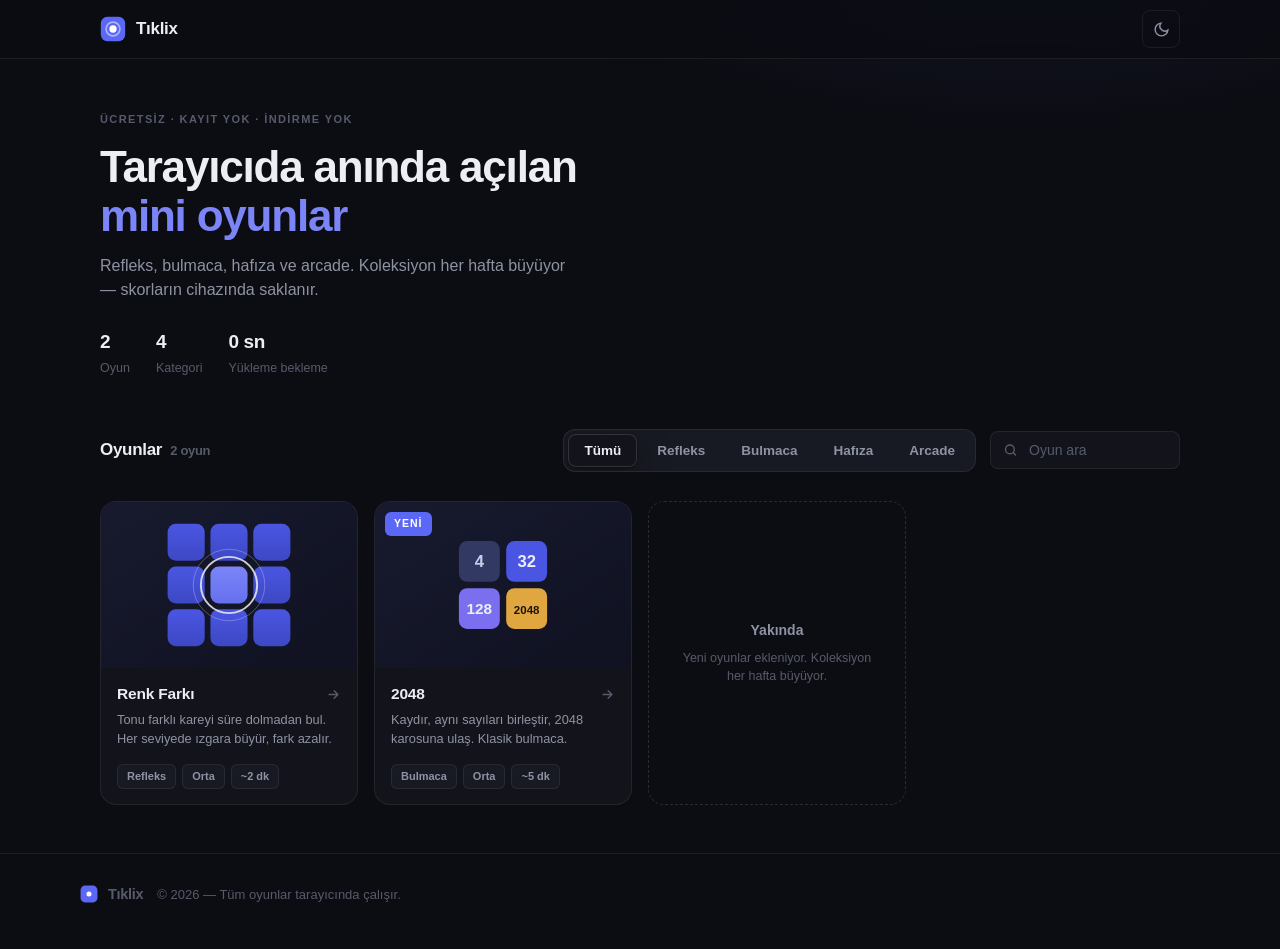
==== commit 0f39b4b8: "2048 oyununu ekle, kategori şeridinin kaydırmasını düzelt - games/2048/: kaydırma ve ok tuşu destekl" ====
--- a/index.html
+++ b/index.html
@@ -45,8 +45,11 @@
 .section-title{font-size:17px;font-weight:700;letter-spacing:-.3px;margin-right:auto}
 .section-title small{color:var(--text-faint);font-weight:600;margin-left:8px;font-size:13px}
 .cats{display:flex;gap:4px;overflow-x:auto;scrollbar-width:none;
+  min-width:0;max-width:100%;flex:0 1 auto;
+  touch-action:pan-x;overscroll-behavior-x:contain;-webkit-overflow-scrolling:touch;
   background:var(--bg-sunken);border:1px solid var(--hair);border-radius:calc(var(--r-xs) + 4px);padding:4px}
 .cats::-webkit-scrollbar{display:none}
+.cats .chip{flex-shrink:0}
 .search{position:relative;flex-shrink:0}
 .search input{width:190px;padding:10px 14px 10px 38px;border-radius:var(--r-xs);
   border:1px solid var(--hair);background:var(--bg-elev);color:var(--text);
